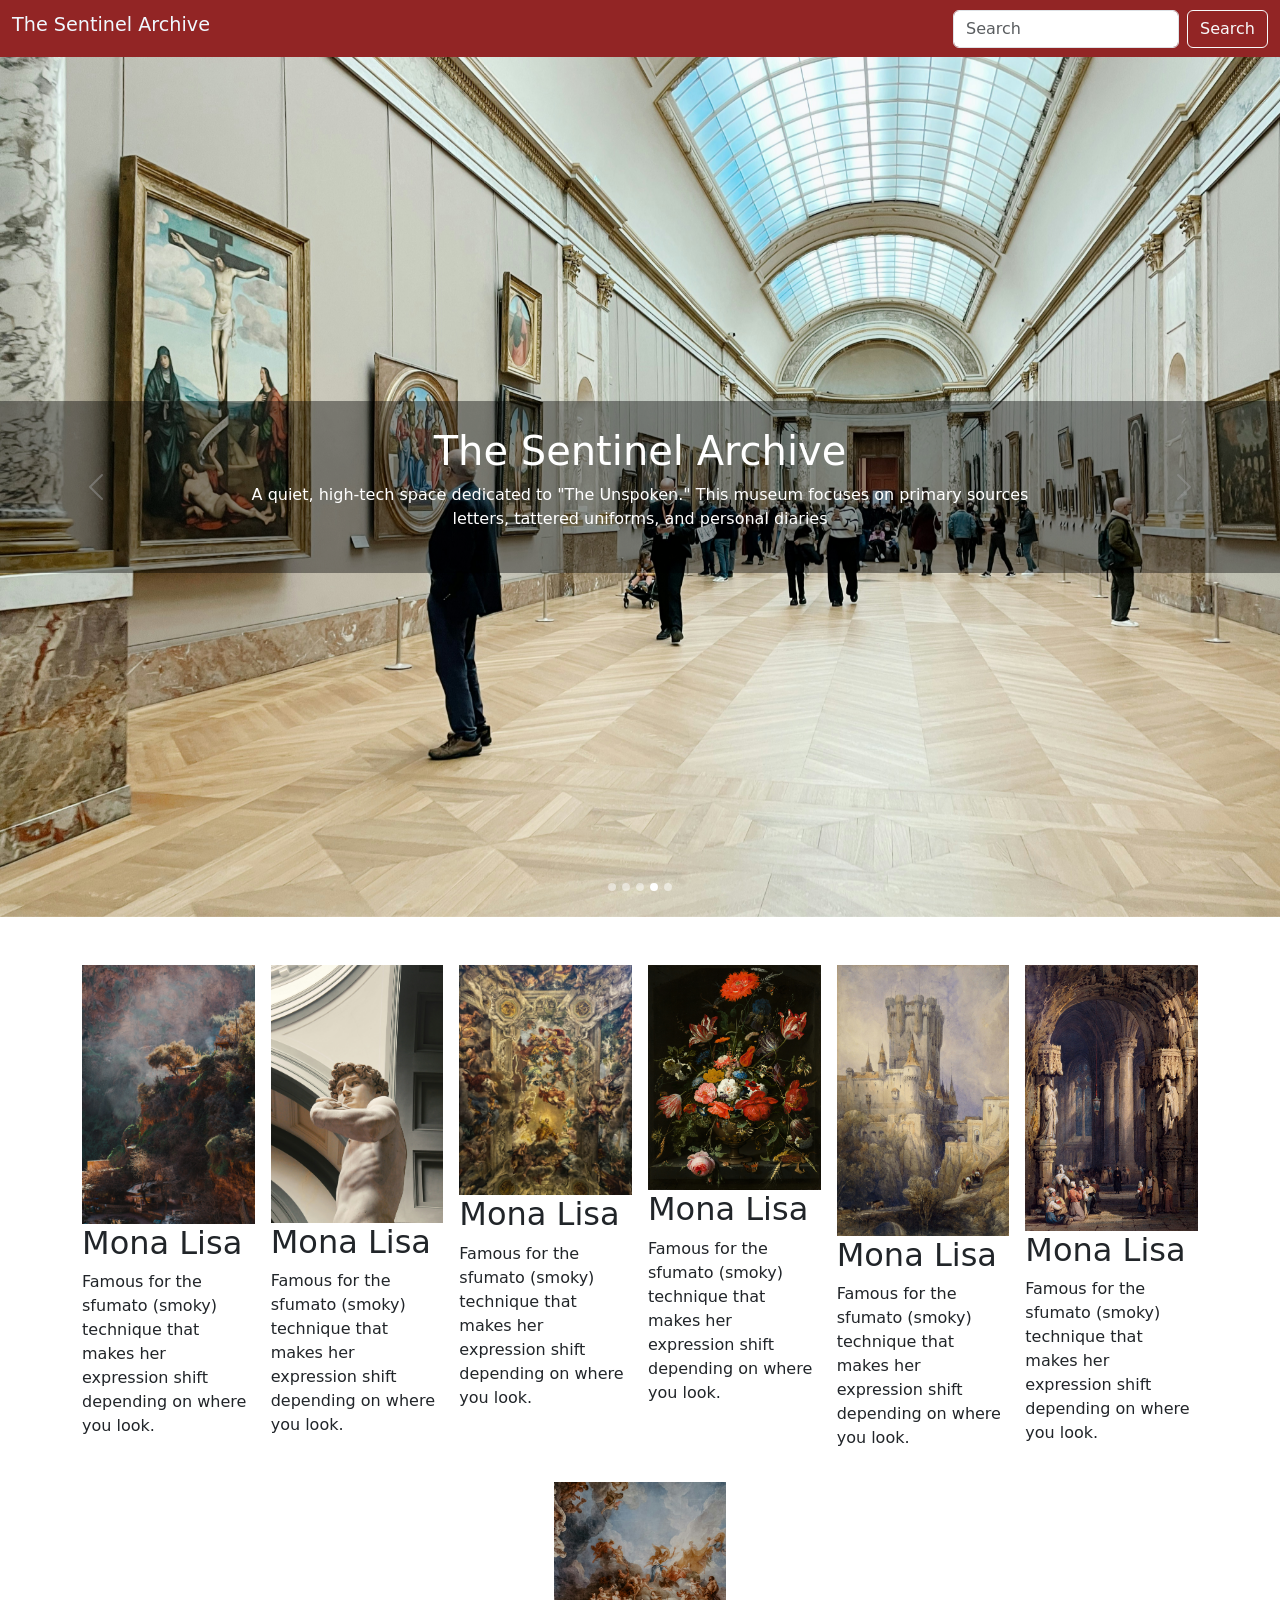
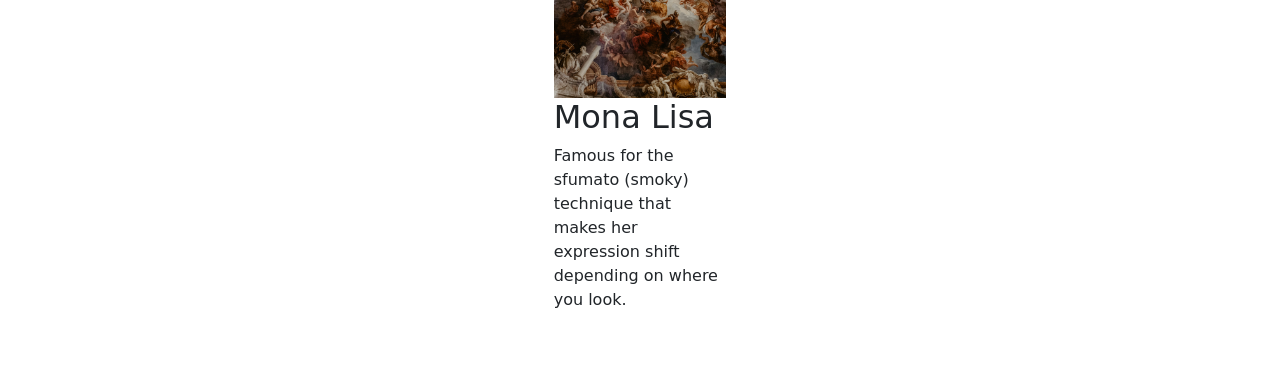
==== imdex.html @ 9ac53856 "art" ====
<!DOCTYPE html>
<html lang="en">

<head>
    <meta charset="UTF-8">
    <meta name="viewport" content="width=device-width, initial-scale=1.0">
    <title>Musume</title>
    <link rel="stylesheet" href="style.css">
    <link href="https://cdn.jsdelivr.net/npm/bootstrap@5.3.8/dist/css/bootstrap.min.css" rel="stylesheet"
        integrity="sha384-sRIl4kxILFvY47J16cr9ZwB07vP4J8+LH7qKQnuqkuIAvNWLzeN8tE5YBujZqJLB" crossorigin="anonymous">
</head>

<body>
    <!-- hero_section -->
    <section>

        <!-- nav_bar -->
        <nav class="navbar bgColor">
            <div class="container-fluid">
                <h4 class="navbar-brand" id="navText">The Sentinel Archive</h4>
                <form class="d-flex" role="search">
                    <input class="form-control me-2" type="search" placeholder="Search" aria-label="Search" />
                    <button type="submit" class="btn btn-outline-light">Search</button>
                </form>
            </div>
        </nav>


        <!-- background-img -->

        <div id="carouselBg" class="carousel slide" data-bs-ride="carousel" data-bs-interval="2000">

            <div class="carousel-indicators" id="smallIndicators">
                <button type="button" data-bs-target="#carouselBg" data-bs-slide-to="0" class="active"
                    aria-current="true" aria-label="Slide 1">
                </button>

                <button type="button" data-bs-target="#carouselBg" data-bs-slide-to="1" aria-label="Slide 2">
                </button>

                <button type="button" data-bs-target="#carouselBg" data-bs-slide-to="2" aria-label="Slide 3">
                </button>

                <button type="button" data-bs-target="#carouselBg" data-bs-slide-to="3" aria-label="Slide 4">
                </button>

                <button type="button" data-bs-target="#carouselBg" data-bs-slide-to="4" aria-label="Slide 5">
                </button>
            </div>

            <div class="carousel-inner">

                <div class="overlay-text textPosition">
                    <h1>The Sentinel Archive</h1>
                    <p>A quiet, high-tech space dedicated to "The Unspoken." This museum focuses on primary sources
                        <br>letters, tattered uniforms, and personal diaries
                    </p>
                </div>


                <div class="carousel-item active">
                    <div class="bg-slide slide1"></div>
                </div>

                <div class="carousel-item">
                    <div class="bg-slide slide2"></div>
                </div>

                <div class="carousel-item">
                    <div class="bg-slide slide3"></div>
                </div>

                <div class="carousel-item">
                    <div class="bg-slide slide4"></div>
                </div>

                <div class="carousel-item">
                    <div class="bg-slide slide5"></div>
                </div>

            </div>
            <div>
                <button class="carousel-control-prev" type="button" data-bs-target="#carouselBg" data-bs-slide="prev">
                    <span class="carousel-control-prev-icon" aria-hidden="true"></span>
                    <span class="visually-hidden">Previous</span>
                </button>
                <button class="carousel-control-next" type="button" data-bs-target="#carouselBg" data-bs-slide="next">
                    <span class="carousel-control-next-icon" aria-hidden="true"></span>
                    <span class="visually-hidden">Next</span>
                </button>
            </div>

        </div>

    </section>

    <!-- section_2 -->
     <section>
        <div class="container py-5">
            <div class="row justify-content-center g-3">

                <!-- img1 -->

                <div class="col-6 col-md-4 col-lg-2">
                    <div class="s2Img">
                        <img src="./src/img/s2_img1.jpg" alt="" class="img-fluid">
                    </div>

                    <div class="overLay">
                        <h2>Mona Lisa</h2>
                        <p>Famous for the sfumato (smoky) technique that makes her expression shift depending on where you look.</p>
                    </div>
                </div>

                <!-- img2 -->

                <div class="col-6 col-md-4 col-lg-2">
                    <div class="s2Img">
                        <img src="./src/img/s2_img2.jpg" alt="" class="img-fluid">
                    </div>

                    <div class="overLay">
                        <h2>Mona Lisa</h2>
                        <p>Famous for the sfumato (smoky) technique that makes her expression shift depending on where you look.</p>
                    </div>
                </div>

                <!-- img3 -->

                <div class="col-6 col-md-4 col-lg-2">
                    <div class="s2Img">
                        <img src="./src/img/s2_img3.jpg" alt="" class="img-fluid">
                    </div>

                    <div class="overLay">
                        <h2>Mona Lisa</h2>
                        <p>Famous for the sfumato (smoky) technique that makes her expression shift depending on where you look.</p>
                    </div>
                </div>

                <!-- img4 -->

                <div class="col-6 col-md-4 col-lg-2">
                    <div class="s2Img">
                        <img src="./src/img/s2_img4.jpg" alt="" class="img-fluid">
                    </div>

                    <div class="overLay">
                        <h2>Mona Lisa</h2>
                        <p>Famous for the sfumato (smoky) technique that makes her expression shift depending on where you look.</p>
                    </div>
                </div>

                <!-- img5 -->

                <div class="col-6 col-md-4 col-lg-2">
                    <div class="s2Img">
                        <img src="./src/img/s2_img5.jpg" alt="" class="img-fluid">
                    </div>

                    <div class="overLay">
                        <h2>Mona Lisa</h2>
                        <p>Famous for the sfumato (smoky) technique that makes her expression shift depending on where you look.</p>
                    </div>
                </div>

                <!-- img6 -->

                <div class="col-6 col-md-4 col-lg-2">
                    <div class="s2Img">
                        <img src="./src/img/s2_img6.jpg" alt="" class="img-fluid">
                    </div>

                    <div class="overLay">
                        <h2>Mona Lisa</h2>
                        <p>Famous for the sfumato (smoky) technique that makes her expression shift depending on where you look.</p>
                    </div>
                </div>

                 <!-- img7 -->

                <div class="col-6 col-md-4 col-lg-2">
                    <div class="s2Img">
                        <img src="./src/img/s2_img7.jpg" alt="" class="img-fluid">
                    </div>

                    <div class="overLay">
                        <h2>Mona Lisa</h2>
                        <p>Famous for the sfumato (smoky) technique that makes her expression shift depending on where you look.</p>
                    </div>
                </div>



            </div>
        </div>



     </section>




    <script src="https://cdn.jsdelivr.net/npm/bootstrap@5.3.8/dist/js/bootstrap.bundle.min.js"
        integrity="sha384-FKyoEForCGlyvwx9Hj09JcYn3nv7wiPVlz7YYwJrWVcXK/BmnVDxM+D2scQbITxI"
        crossorigin="anonymous"></script>
</body>

</html>
---- style.css ----
/* hero_section */
/* nav_bar */
.bgColor{
    background-color: rgba(128, 0, 0, 0.856);
}
#navText{
    color: aliceblue;
    font-size: larger;
}

/* background-img */
.bg-slide{
     height: 860px;
     width: 100%;
     background-size: cover;
     background-position: center;
}

/* img */
.slide1{
    background-image: url(./src/img/s1Bg_1.jpg);
}

.slide2{
    background-image: url(./src/img/s1Bg_2.jpg);
}

.slide3{
    background-image: url(./src/img/s1Bg_3.jpg);
}

.slide4{
    background-image: url(./src/img/s1Bg_4.jpg);
}

.slide5{
    background-image: url(./src/img/s1Bg_5.jpg);
}

#smallIndicators button{
    width: 8px;
    height: 8px;
    border-radius: 50%;
}


/* text */
#carouselBg{
    position: relative;
}

#carouselBg {
    position: relative;
}

.textPosition {
    position: absolute;
    top: 40%;
    left: 0;

    width: 100%;
    height:20%;

    display: flex;
    flex-direction: column;
    justify-content: center;
    align-items: center;

    text-align: center;
    color: white;

    background: rgba(0, 0, 0, 0.4);
    z-index: 10;
    padding: 20px;
    pointer-events: none;
}

/* section_2 */
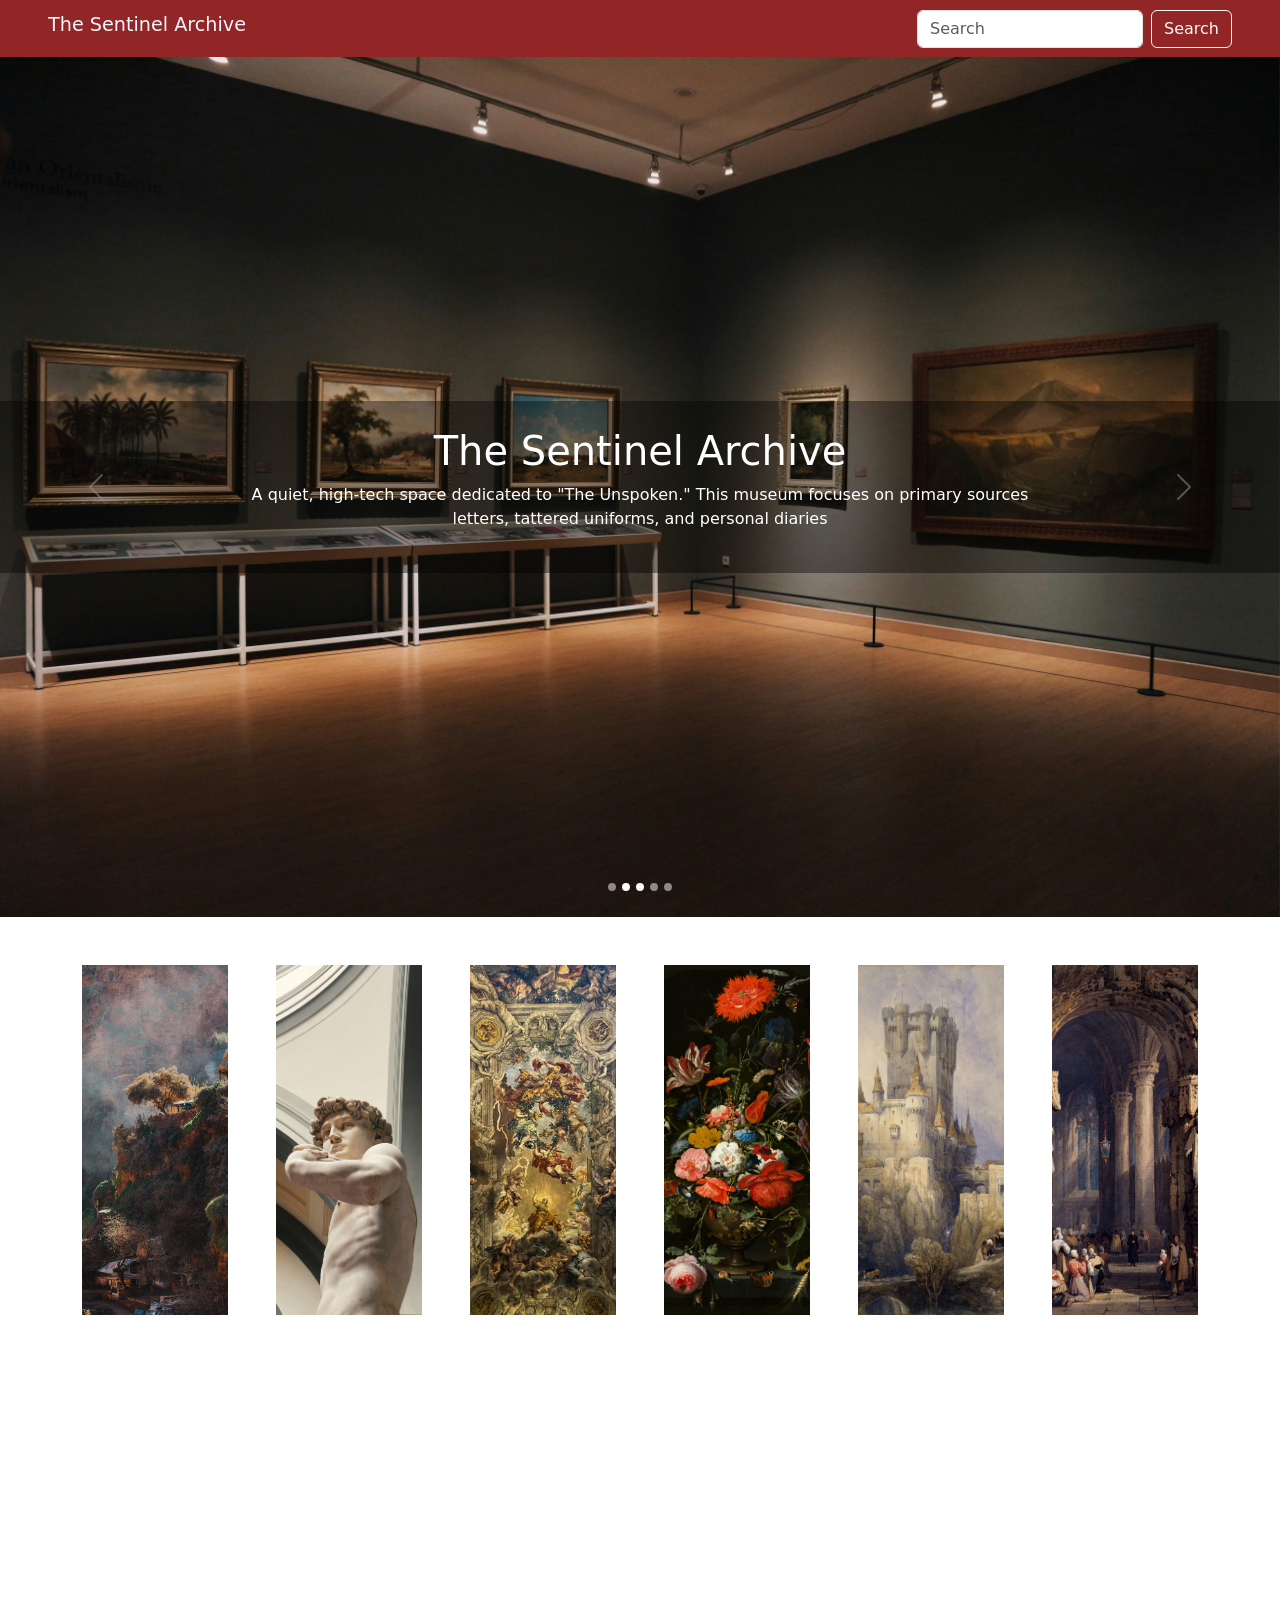
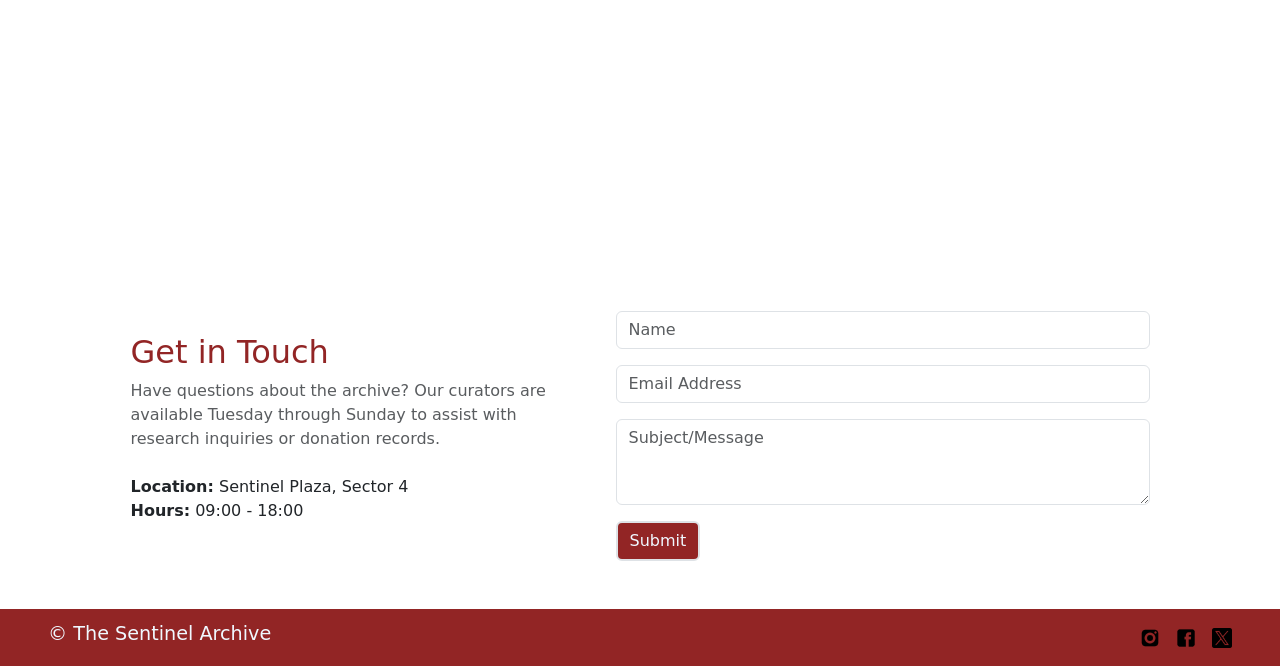
==== commit 5c3bc55b: "art" ====
--- a/imdex.html
+++ b/imdex.html
@@ -16,7 +16,7 @@
 
         <!-- nav_bar -->
         <nav class="navbar bgColor">
-            <div class="container-fluid">
+            <div class="container-fluid px-5">
                 <h4 class="navbar-brand" id="navText">The Sentinel Archive</h4>
                 <form class="d-flex" role="search">
                     <input class="form-control me-2" type="search" placeholder="Search" aria-label="Search" />
@@ -95,20 +95,22 @@
     </section>
 
     <!-- section_2 -->
-     <section>
+    <section>
         <div class="container py-5">
-            <div class="row justify-content-center g-3">
+            <div class="row justify-content-center g-5">
 
                 <!-- img1 -->
 
                 <div class="col-6 col-md-4 col-lg-2">
                     <div class="s2Img">
-                        <img src="./src/img/s2_img1.jpg" alt="" class="img-fluid">
-                    </div>
-
-                    <div class="overLay">
-                        <h2>Mona Lisa</h2>
-                        <p>Famous for the sfumato (smoky) technique that makes her expression shift depending on where you look.</p>
+                        <img class="img-fluid" src="./src/img/s2_img1.jpg" alt="">
+
+
+                        <div class="overLay">
+                            <h2>The Falls of Tivoli</h2>
+                            <h5>c. 1790</h5>
+                            <p>FA pre-Romantic landscape emphasizing the "sublime" power of nature.</p>
+                        </div>
                     </div>
                 </div>
 
@@ -117,11 +119,14 @@
                 <div class="col-6 col-md-4 col-lg-2">
                     <div class="s2Img">
                         <img src="./src/img/s2_img2.jpg" alt="" class="img-fluid">
-                    </div>
-
-                    <div class="overLay">
-                        <h2>Mona Lisa</h2>
-                        <p>Famous for the sfumato (smoky) technique that makes her expression shift depending on where you look.</p>
+
+
+                        <div class="overLay">
+                            <h2>David</h2>
+                            <h5>1501–1504</h5>
+                            <p>The definitive High Renaissance sculpture, representing the biblical hero in a moment of
+                                focused tension.</p>
+                        </div>
                     </div>
                 </div>
 
@@ -130,11 +135,14 @@
                 <div class="col-6 col-md-4 col-lg-2">
                     <div class="s2Img">
                         <img src="./src/img/s2_img3.jpg" alt="" class="img-fluid">
-                    </div>
-
-                    <div class="overLay">
-                        <h2>Mona Lisa</h2>
-                        <p>Famous for the sfumato (smoky) technique that makes her expression shift depending on where you look.</p>
+
+
+                        <div class="overLay">
+                            <h2>St. Ignatius</h2>
+                            <h5>1685–1694</h5>
+                            <p>A Baroque ceiling fresco in Rome that uses "quadratura" to create an optical illusion of
+                                infinite height.</p>
+                        </div>
                     </div>
                 </div>
 
@@ -143,11 +151,15 @@
                 <div class="col-6 col-md-4 col-lg-2">
                     <div class="s2Img">
                         <img src="./src/img/s2_img4.jpg" alt="" class="img-fluid">
-                    </div>
-
-                    <div class="overLay">
-                        <h2>Mona Lisa</h2>
-                        <p>Famous for the sfumato (smoky) technique that makes her expression shift depending on where you look.</p>
+
+
+                        <div class="overLay">
+                            <h2>Still Life with Flowers</h2>
+                            <h5>c. 1660</h5>
+                            <p>A Dutch Golden Age masterpiece known for its hyper-realistic botanical details and
+                                "Vanitas" themes.</p>
+                        </div>
+
                     </div>
                 </div>
 
@@ -156,11 +168,13 @@
                 <div class="col-6 col-md-4 col-lg-2">
                     <div class="s2Img">
                         <img src="./src/img/s2_img5.jpg" alt="" class="img-fluid">
-                    </div>
-
-                    <div class="overLay">
-                        <h2>Mona Lisa</h2>
-                        <p>Famous for the sfumato (smoky) technique that makes her expression shift depending on where you look.</p>
+
+                        <div class="overLay">
+                            <h2>The Castle of Lichtenstein</h2>
+                            <h5>1839</h5>
+                            <p>A prime example of German Romanticism, depicting a neo-Gothic castle perched precariously
+                                on a cliff.</p>
+                        </div>
                     </div>
                 </div>
 
@@ -169,36 +183,127 @@
                 <div class="col-6 col-md-4 col-lg-2">
                     <div class="s2Img">
                         <img src="./src/img/s2_img6.jpg" alt="" class="img-fluid">
-                    </div>
-
-                    <div class="overLay">
-                        <h2>Mona Lisa</h2>
-                        <p>Famous for the sfumato (smoky) technique that makes her expression shift depending on where you look.</p>
-                    </div>
-                </div>
-
-                 <!-- img7 -->
-
-                <div class="col-6 col-md-4 col-lg-2">
-                    <div class="s2Img">
-                        <img src="./src/img/s2_img7.jpg" alt="" class="img-fluid">
-                    </div>
-
-                    <div class="overLay">
-                        <h2>Mona Lisa</h2>
-                        <p>Famous for the sfumato (smoky) technique that makes her expression shift depending on where you look.</p>
-                    </div>
-                </div>
-
-
-
+
+                        <div class="overLay">
+                            <h2>St. Sebaldus Church</h2>
+                            <h5>c. 1820</h5>
+                            <p>A detailed architectural study of the Gothic interior of the famous Nuremberg church.</p>
+                        </div>
+
+                    </div>
+
+                </div>
             </div>
         </div>
 
 
 
-     </section>
-
+    </section>
+
+    <!-- section_3 -->
+    <section>
+
+        <div id="carouselExampleIndicators" class="carousel slide">
+            <div class="carousel-indicators">
+                <button type="button" data-bs-target="#carouselExampleIndicators" data-bs-slide-to="0" class="active"
+                    aria-current="true" aria-label="Slide 1"></button>
+                <button type="button" data-bs-target="#carouselExampleIndicators" data-bs-slide-to="1"
+                    aria-label="Slide 2"></button>
+                <button type="button" data-bs-target="#carouselExampleIndicators" data-bs-slide-to="2"
+                    aria-label="Slide 3"></button>
+            </div>
+            <div class="carousel-inner">
+                <div class="carousel-item active d-flex justify-content-center">
+                    <iframe width="900" height="500" src="https://www.youtube.com/embed/aoFmFdMeyVM?si=wcAxTieOSV1d0VV3"
+                        title="YouTube video player" frameborder="0"
+                        allow="accelerometer; autoplay; clipboard-write; encrypted-media; gyroscope; picture-in-picture; web-share"
+                        referrerpolicy="strict-origin-when-cross-origin" allowfullscreen></iframe>
+                </div>
+                <div class="carousel-item d-flex justify-content-center">
+                    <iframe width="900" height="500" src="https://www.youtube.com/embed/j-N_W4mskHU?si=klBbEFKEKnb56G5i"
+                        title="YouTube video player" frameborder="0"
+                        allow="accelerometer; autoplay; clipboard-write; encrypted-media; gyroscope; picture-in-picture; web-share"
+                        referrerpolicy="strict-origin-when-cross-origin" allowfullscreen></iframe>
+                </div>
+                <div class="carousel-item d-flex justify-content-center">
+                    <iframe width="900" height="500" src="https://www.youtube.com/embed/Ls620E6YhjI?si=zlp_ubFTVHlkTp_3"
+                        title="YouTube video player" frameborder="0"
+                        allow="accelerometer; autoplay; clipboard-write; encrypted-media; gyroscope; picture-in-picture; web-share"
+                        referrerpolicy="strict-origin-when-cross-origin" allowfullscreen></iframe>
+                </div>
+            </div>
+
+            <button class="carousel-control-prev" type="button" data-bs-target="#carouselExampleIndicators"
+                data-bs-slide="prev">
+                <span class="carousel-control-prev-icon" aria-hidden="true"></span>
+                <span class="visually-hidden">Previous</span>
+            </button>
+
+            <button class="carousel-control-next" type="button" data-bs-target="#carouselExampleIndicators"
+                data-bs-slide="next">
+                <span class="carousel-control-next-icon" aria-hidden="true"></span>
+                <span class="visually-hidden">Next</span>
+            </button>
+
+        </div>
+
+    </section>
+
+    <!-- section4 -->
+
+    <!-- section5 -->
+
+    <section class="py-5 container">
+
+        <div class="row justify-content-center align-items-center g-5">
+
+            <div class="col-12 col-md-5">
+                <h2 class="s5Textcolor">Get in Touch</h2>
+                <p class="text-muted">
+                    Have questions about the archive? Our curators are available Tuesday through Sunday to assist with
+                    research inquiries or donation records.
+                </p>
+                <ul class="list-unstyled mt-4">
+                    <li><strong>Location:</strong> Sentinel Plaza, Sector 4</li>
+                    <li><strong>Hours:</strong> 09:00 - 18:00</li>
+                </ul>
+            </div>
+
+            <div class="col-12 col-md-6">
+                <div class="mb-3">
+                    <input type="text" class="form-control" placeholder="Name">
+                </div>
+
+                <div class="mb-3">
+                    <input type="email" class="form-control" placeholder="Email Address">
+                </div>
+
+                <div class="mb-3">
+                    <textarea class="form-control" placeholder="Subject/Message" rows="3"></textarea>
+                </div>
+
+                <div>
+                    <button type="button" class="btn border border-2" id="btn-color">Submit</button>
+                </div>
+            </div>
+
+        </div>
+    </section>
+
+    <!-- footer -->
+    <footer>
+        <nav class="navbar bgColor">
+            <div class="container-fluid px-5">
+                <h4 class="navbar-brand " id="navText">© The Sentinel Archive</h4>
+                <form class="d-flex gap-3" id="footer-icon">
+                    <img src="./src/icon/insta.png" alt="">
+                    <img src="./src/icon/facebook.png" alt="">
+                    <img src="./src/icon/twitter.png" alt="">
+                </form>
+            </div>
+        </nav>
+
+    </footer>
 
 
 
--- a/style.css
+++ b/style.css
@@ -1,43 +1,44 @@
 /* hero_section */
 /* nav_bar */
-.bgColor{
+.bgColor {
     background-color: rgba(128, 0, 0, 0.856);
 }
-#navText{
+
+#navText {
     color: aliceblue;
     font-size: larger;
 }
 
 /* background-img */
-.bg-slide{
-     height: 860px;
-     width: 100%;
-     background-size: cover;
-     background-position: center;
+.bg-slide {
+    height: 860px;
+    width: 100%;
+    background-size: cover;
+    background-position: center;
 }
 
 /* img */
-.slide1{
+.slide1 {
     background-image: url(./src/img/s1Bg_1.jpg);
 }
 
-.slide2{
+.slide2 {
     background-image: url(./src/img/s1Bg_2.jpg);
 }
 
-.slide3{
+.slide3 {
     background-image: url(./src/img/s1Bg_3.jpg);
 }
 
-.slide4{
+.slide4 {
     background-image: url(./src/img/s1Bg_4.jpg);
 }
 
-.slide5{
+.slide5 {
     background-image: url(./src/img/s1Bg_5.jpg);
 }
 
-#smallIndicators button{
+#smallIndicators button {
     width: 8px;
     height: 8px;
     border-radius: 50%;
@@ -45,7 +46,7 @@
 
 
 /* text */
-#carouselBg{
+#carouselBg {
     position: relative;
 }
 
@@ -59,7 +60,7 @@
     left: 0;
 
     width: 100%;
-    height:20%;
+    height: 20%;
 
     display: flex;
     flex-direction: column;
@@ -75,4 +76,61 @@
     pointer-events: none;
 }
 
-/* section_2 */+/* section_2 */
+
+ .s2Img {
+  position: relative;
+  overflow: hidden;
+}
+
+.s2Img img {
+  width: 100%;
+  height: 350px;
+  object-fit: cover;
+  display: block;
+}
+
+.overLay {
+  position: absolute;
+  bottom: 0;
+  left: 0;
+  width: 100%;
+
+  background: rgba(0,0,0,0.3);
+  color: white;
+
+  padding: 10px;
+
+  opacity: 0;
+  transition: 0.3s;
+  z-index: 2;
+}
+
+.s2Img:hover .overLay {
+  opacity: 1;
+}
+
+.s2Img:hover img {
+    transform: scale(1.1);
+}
+
+/* section3 */
+
+/* sectiton4 */
+
+/* section5 */
+.s5Textcolor{
+    color: rgba(128, 0, 0, 0.856);
+}
+
+#btn-color{
+    background-color: rgba(128, 0, 0, 0.856);
+    color: aliceblue;
+}
+
+/* footr */
+#footer-icon img{
+    width: 20px;
+    height: 20px;
+    object-fit: cover;
+}
